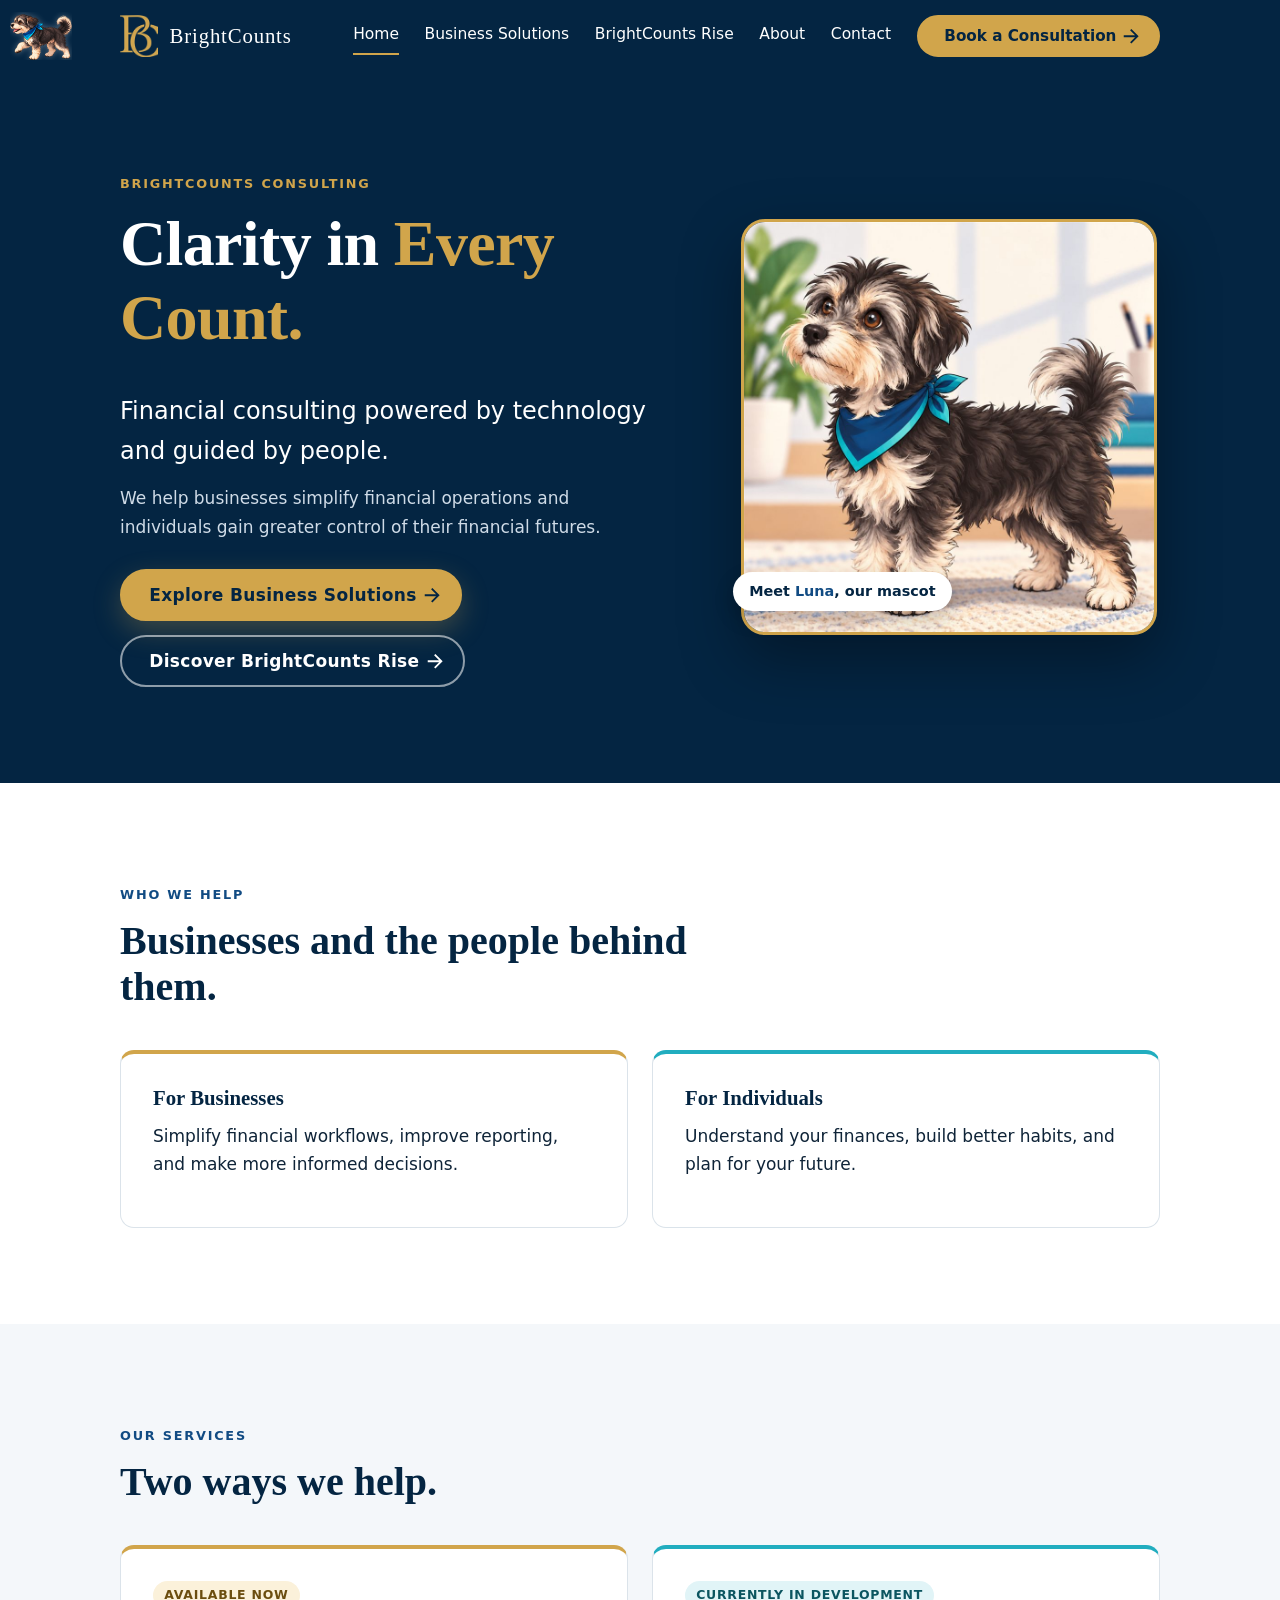
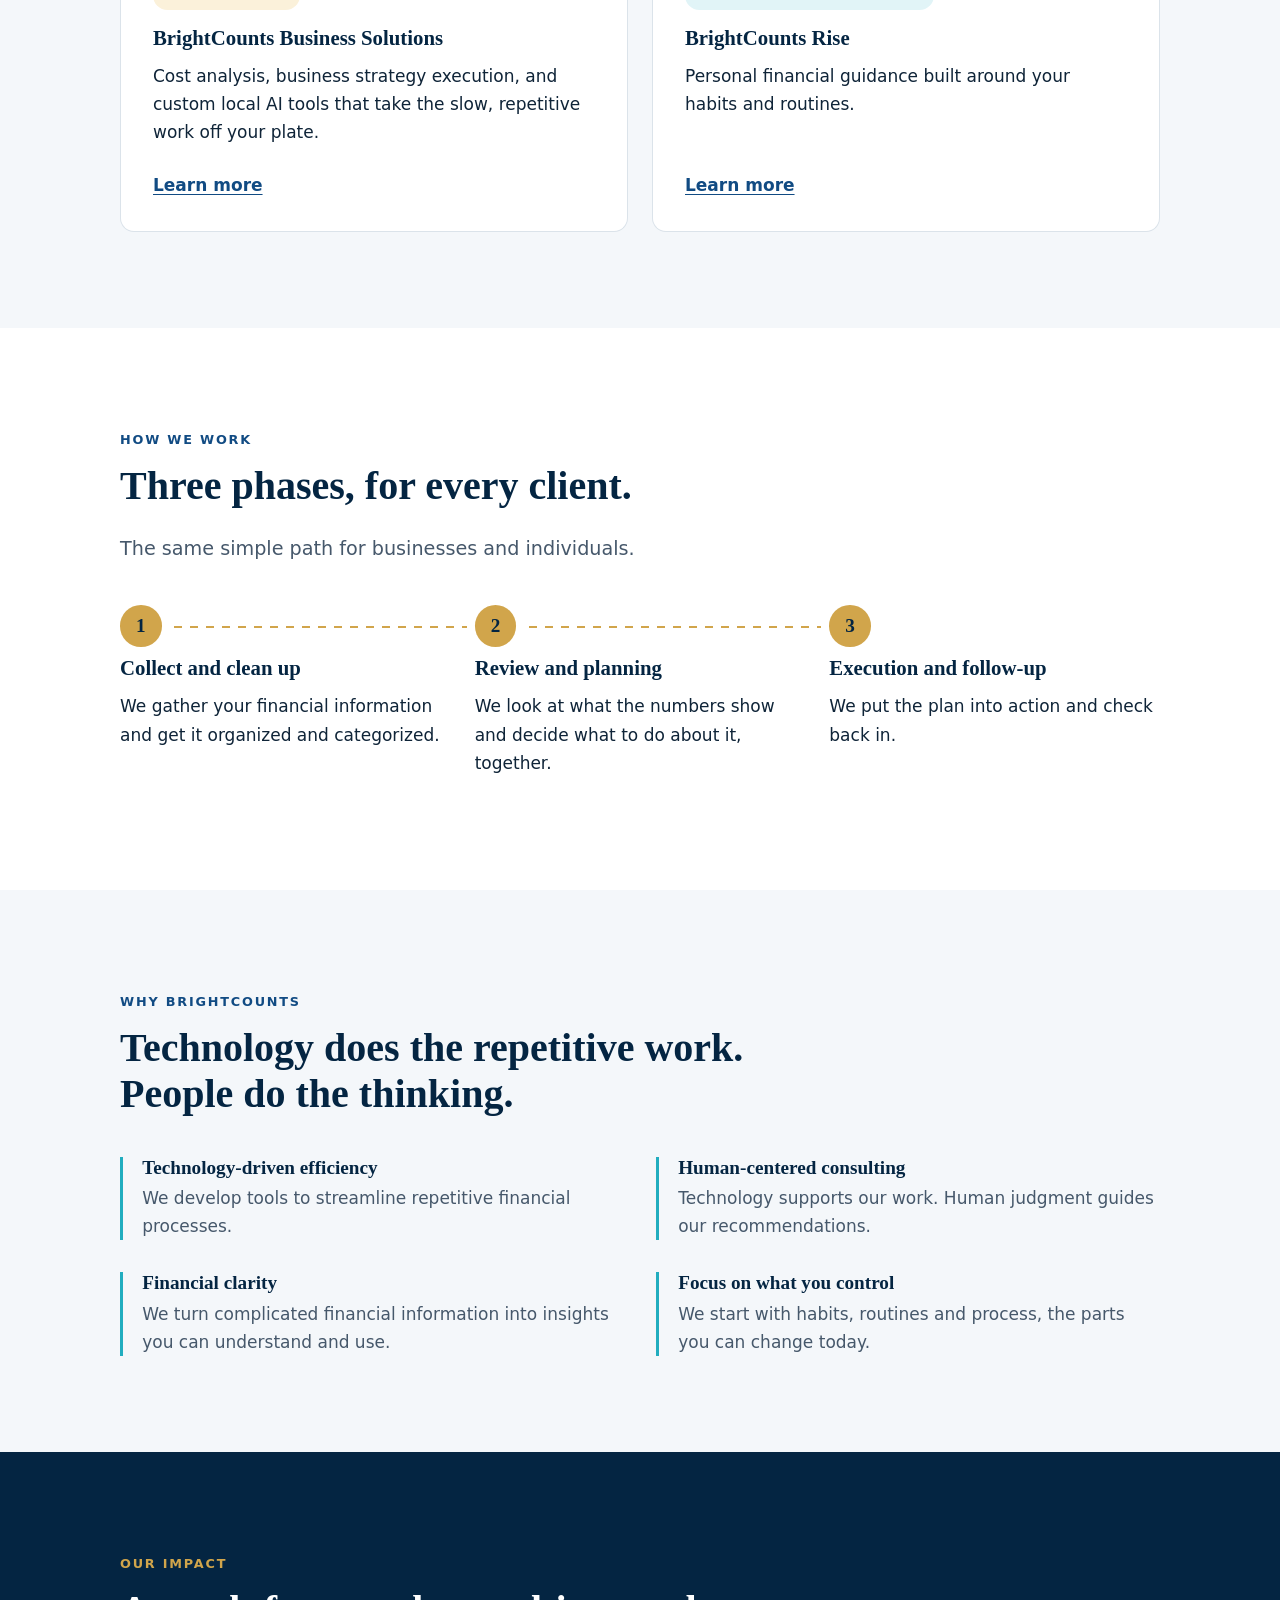
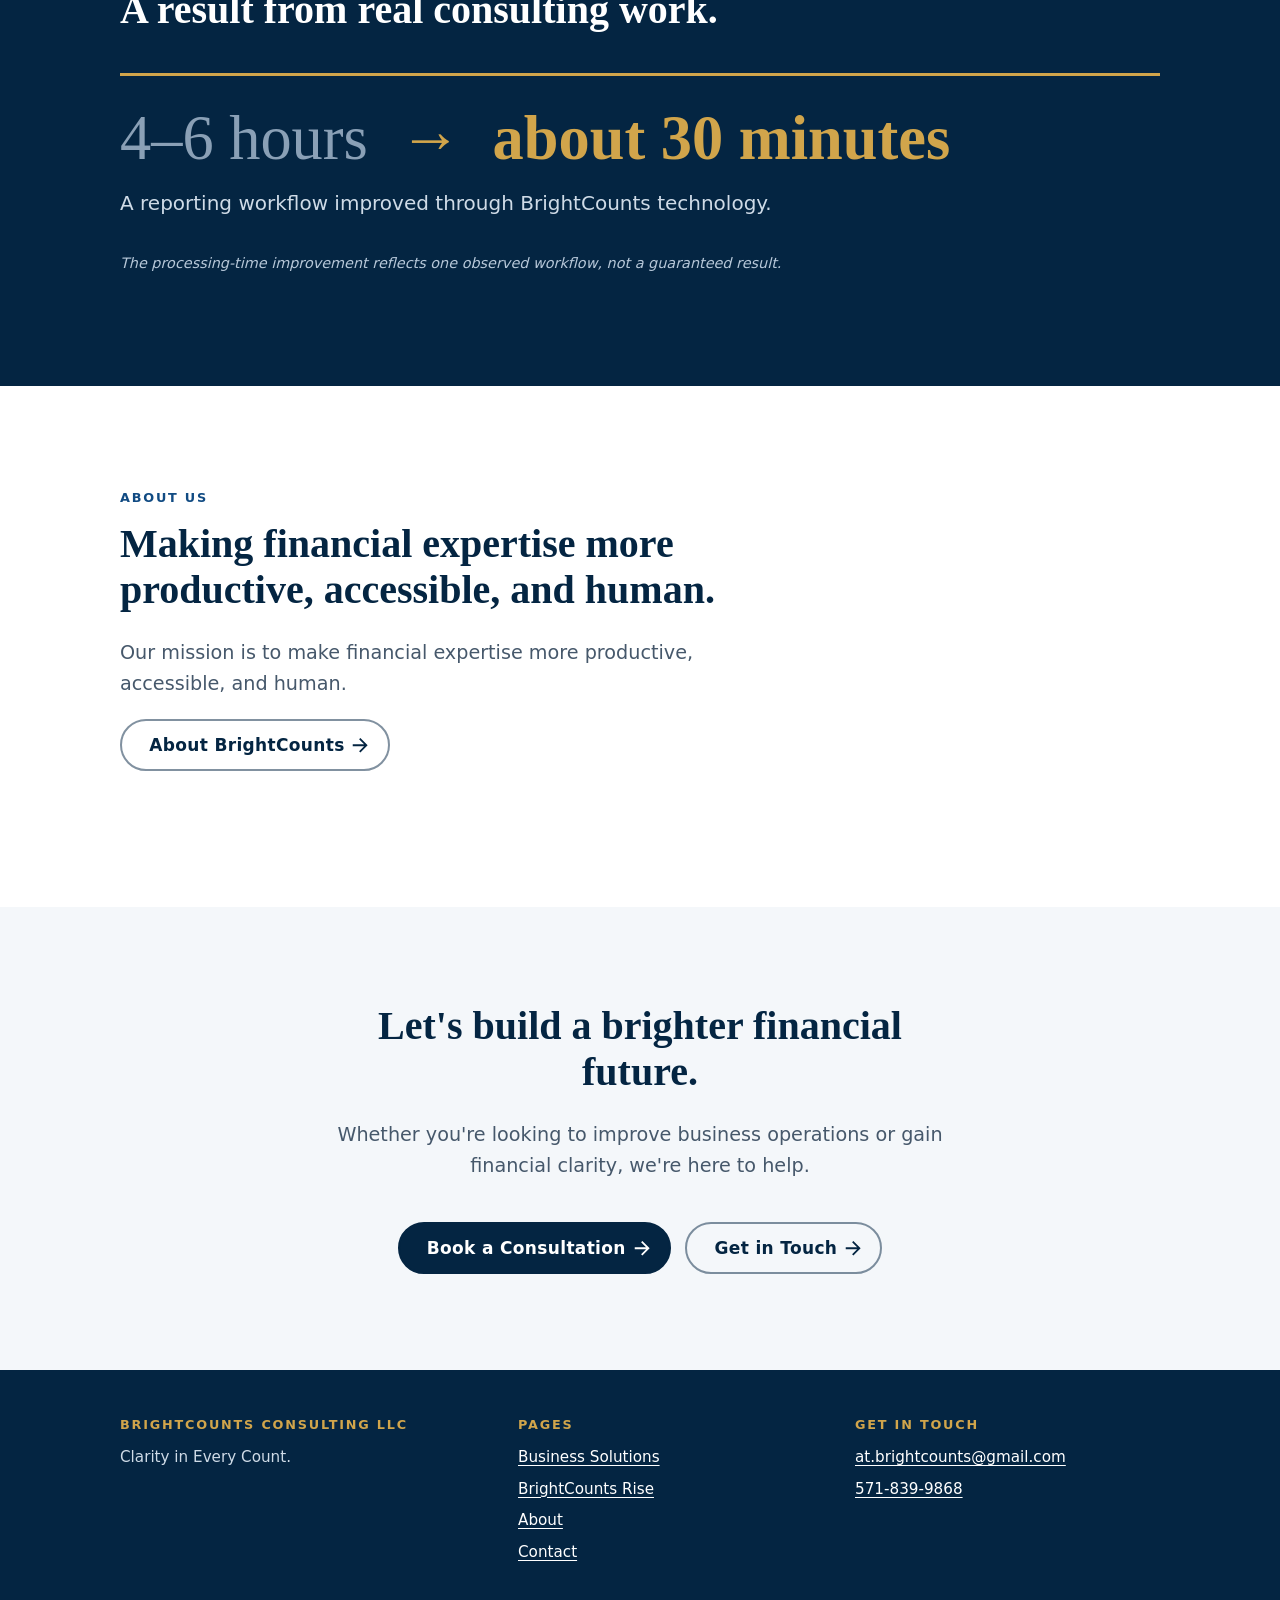
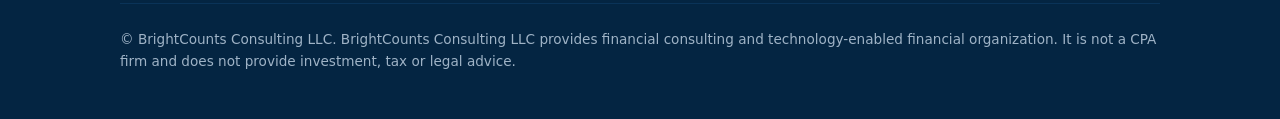
==== index.html @ 5e12a6b2 "Initial commit: BrightCounts Consulting website Static site: five pages, shared stylesheet and scrip" ====
<!doctype html>
<html lang="en">
<head>
  <meta charset="utf-8">
  <meta name="viewport" content="width=device-width, initial-scale=1">
  <title>BrightCounts Consulting | Clarity in Every Count</title>
  <meta name="description" content="Financial consulting powered by technology and guided by people. BrightCounts helps businesses simplify financial operations and individuals gain greater control of their financial futures.">
  <meta name="theme-color" content="#042542">
  <link rel="icon" type="image/png" href="assets/favicon.png">
  <link rel="stylesheet" href="css/site.css">
  <script src="js/site.js"></script>
</head>
<body class="page-home">
  <a class="skip-link" href="#main">Skip to content</a>

  <!-- shell:header:start -->
  <header class="site-header">
    <div class="wrap header-inner">
      <a class="brand" href="index.html" aria-label="BrightCounts home">
        <img src="assets/monogram.png" alt="" width="46" height="50">
        <span class="brand-name">BrightCounts</span>
      </a>
      <button class="nav-toggle" type="button" aria-expanded="false" aria-controls="site-nav">Menu</button>
      <nav class="nav" id="site-nav" aria-label="Main">
        <a href="index.html" aria-current="page">Home</a>
        <a href="business-solutions.html">Business Solutions</a>
        <a href="rise.html">BrightCounts Rise</a>
        <a href="about.html">About</a>
        <a href="contact.html">Contact</a>
        <a class="btn btn--gold" href="https://calendar.app.google/nBWheTMo1EHjsUH36" target="_blank" rel="noopener noreferrer"><svg viewBox="0 0 24 24" class="btn-arr btn-arr--in" aria-hidden="true"><path d="M16.1716 10.9999L10.8076 5.63589L12.2218 4.22168L20 11.9999L12.2218 19.778L10.8076 18.3638L16.1716 12.9999H4V10.9999H16.1716Z"></path></svg><span class="btn-text">Book a Consultation</span><span class="btn-circle" aria-hidden="true"></span><svg viewBox="0 0 24 24" class="btn-arr btn-arr--out" aria-hidden="true"><path d="M16.1716 10.9999L10.8076 5.63589L12.2218 4.22168L20 11.9999L12.2218 19.778L10.8076 18.3638L16.1716 12.9999H4V10.9999H16.1716Z"></path></svg></a>
      </nav>
    </div>
    <div class="luna-ribbon" aria-hidden="true"><div class="luna-fill"></div></div>
    <div class="luna" aria-hidden="true"><div class="luna-sprite"></div></div>
  </header>
  <!-- shell:header:end -->

  <main id="main">

    <section class="hero">
      <div class="wrap hero-grid">
        <div>
          <span class="eyebrow">BrightCounts Consulting</span>
          <h1>Clarity in <em>Every Count.</em></h1>
          <p class="sub">Financial consulting powered by technology and guided by people.</p>
          <p>We help businesses simplify financial operations and individuals gain greater control of their financial futures.</p>
          <div class="btn-row">
            <a class="btn btn--gold" href="business-solutions.html"><svg viewBox="0 0 24 24" class="btn-arr btn-arr--in" aria-hidden="true"><path d="M16.1716 10.9999L10.8076 5.63589L12.2218 4.22168L20 11.9999L12.2218 19.778L10.8076 18.3638L16.1716 12.9999H4V10.9999H16.1716Z"></path></svg><span class="btn-text">Explore Business Solutions</span><span class="btn-circle" aria-hidden="true"></span><svg viewBox="0 0 24 24" class="btn-arr btn-arr--out" aria-hidden="true"><path d="M16.1716 10.9999L10.8076 5.63589L12.2218 4.22168L20 11.9999L12.2218 19.778L10.8076 18.3638L16.1716 12.9999H4V10.9999H16.1716Z"></path></svg></a>
            <a class="btn btn--outline" href="rise.html"><svg viewBox="0 0 24 24" class="btn-arr btn-arr--in" aria-hidden="true"><path d="M16.1716 10.9999L10.8076 5.63589L12.2218 4.22168L20 11.9999L12.2218 19.778L10.8076 18.3638L16.1716 12.9999H4V10.9999H16.1716Z"></path></svg><span class="btn-text">Discover BrightCounts Rise</span><span class="btn-circle" aria-hidden="true"></span><svg viewBox="0 0 24 24" class="btn-arr btn-arr--out" aria-hidden="true"><path d="M16.1716 10.9999L10.8076 5.63589L12.2218 4.22168L20 11.9999L12.2218 19.778L10.8076 18.3638L16.1716 12.9999H4V10.9999H16.1716Z"></path></svg></a>
          </div>
        </div>
        <figure class="hero-art">
          <img src="assets/luna.jpg" width="900" height="900" alt="Luna, the BrightCounts mascot, a scruffy dog wearing a blue bandana">
          <figcaption>Meet <span>Luna</span>, our mascot</figcaption>
        </figure>
      </div>
    </section>

    <section class="section">
      <div class="wrap">
        <div class="section-head reveal">
          <span class="eyebrow">Who we help</span>
          <h2>Businesses and the people behind them.</h2>
        </div>
        <div class="grid-2">
          <div class="card card--accent reveal">
            <h3>For Businesses</h3>
            <p>Simplify financial workflows, improve reporting, and make more informed decisions.</p>
          </div>
          <div class="card card--rise reveal">
            <h3>For Individuals</h3>
            <p>Understand your finances, build better habits, and plan for your future.</p>
          </div>
        </div>
      </div>
    </section>

    <section class="section section--mist">
      <div class="wrap">
        <div class="section-head reveal">
          <span class="eyebrow">Our services</span>
          <h2>Two ways we help.</h2>
        </div>
        <div class="grid-2">
          <article class="card card--accent reveal">
            <span class="tag tag--live">Available now</span>
            <h3>BrightCounts Business Solutions</h3>
            <p>Cost analysis, business strategy execution, and custom local AI tools that take the slow, repetitive work off your plate.</p>
            <a class="more" href="business-solutions.html">Learn more</a>
          </article>
          <article class="card card--rise reveal">
            <span class="tag tag--dev">Currently in development</span>
            <h3>BrightCounts Rise</h3>
            <p>Personal financial guidance built around your habits and routines.</p>
            <a class="more" href="rise.html">Learn more</a>
          </article>
        </div>
      </div>
    </section>

    <section class="section">
      <div class="wrap">
        <div class="section-head reveal">
          <span class="eyebrow">How we work</span>
          <h2>Three phases, for every client.</h2>
          <p class="lede">The same simple path for businesses and individuals.</p>
        </div>
        <div class="grid-3">
          <div class="phase reveal">
            <span class="phase-num" aria-hidden="true">1</span>
            <h3>Collect and clean up</h3>
            <p>We gather your financial information and get it organized and categorized.</p>
          </div>
          <div class="phase reveal">
            <span class="phase-num" aria-hidden="true">2</span>
            <h3>Review and planning</h3>
            <p>We look at what the numbers show and decide what to do about it, together.</p>
          </div>
          <div class="phase reveal">
            <span class="phase-num" aria-hidden="true">3</span>
            <h3>Execution and follow-up</h3>
            <p>We put the plan into action and check back in.</p>
          </div>
        </div>
      </div>
    </section>

    <section class="section section--mist">
      <div class="wrap">
        <div class="section-head reveal">
          <span class="eyebrow">Why BrightCounts</span>
          <h2>Technology does the repetitive work. People do the thinking.</h2>
        </div>
        <div class="why-grid">
          <div class="why-item reveal">
            <h3>Technology-driven efficiency</h3>
            <p>We develop tools to streamline repetitive financial processes.</p>
          </div>
          <div class="why-item reveal">
            <h3>Human-centered consulting</h3>
            <p>Technology supports our work. Human judgment guides our recommendations.</p>
          </div>
          <div class="why-item reveal">
            <h3>Financial clarity</h3>
            <p>We turn complicated financial information into insights you can understand and use.</p>
          </div>
          <div class="why-item reveal">
            <h3>Focus on what you control</h3>
            <p>We start with habits, routines and process, the parts you can change today.</p>
          </div>
        </div>
      </div>
    </section>

    <section class="section section--navy">
      <div class="wrap">
        <div class="section-head reveal">
          <span class="eyebrow">Our impact</span>
          <h2>A result from real consulting work.</h2>
        </div>
        <div>
          <div class="stat reveal">
            <div class="stat-value">
              <span class="stat-from">4&ndash;6 hours</span>
              <span class="stat-arrow">&rarr;</span>
              <span class="stat-to">about 30 minutes</span>
            </div>
            <p>A reporting workflow improved through BrightCounts technology.</p>
          </div>
        </div>
        <p class="fine">The processing-time improvement reflects one observed workflow, not a guaranteed result.</p>
      </div>
    </section>

    <section class="section">
      <div class="wrap">
        <div class="section-head reveal">
          <span class="eyebrow">About us</span>
          <h2>Making financial expertise more productive, accessible, and human.</h2>
          <p class="lede">Our mission is to make financial expertise more productive, accessible, and human.</p>
          <a class="btn btn--ghost" href="about.html"><svg viewBox="0 0 24 24" class="btn-arr btn-arr--in" aria-hidden="true"><path d="M16.1716 10.9999L10.8076 5.63589L12.2218 4.22168L20 11.9999L12.2218 19.778L10.8076 18.3638L16.1716 12.9999H4V10.9999H16.1716Z"></path></svg><span class="btn-text">About BrightCounts</span><span class="btn-circle" aria-hidden="true"></span><svg viewBox="0 0 24 24" class="btn-arr btn-arr--out" aria-hidden="true"><path d="M16.1716 10.9999L10.8076 5.63589L12.2218 4.22168L20 11.9999L12.2218 19.778L10.8076 18.3638L16.1716 12.9999H4V10.9999H16.1716Z"></path></svg></a>
        </div>
      </div>
    </section>

    <section class="section section--mist cta">
      <div class="wrap">
        <div class="section-head reveal">
          <h2>Let's build a brighter financial future.</h2>
          <p class="lede">Whether you're looking to improve business operations or gain financial clarity, we're here to help.</p>
        </div>
        <div class="btn-row reveal">
          <a class="btn btn--navy" href="https://calendar.app.google/nBWheTMo1EHjsUH36" target="_blank" rel="noopener noreferrer"><svg viewBox="0 0 24 24" class="btn-arr btn-arr--in" aria-hidden="true"><path d="M16.1716 10.9999L10.8076 5.63589L12.2218 4.22168L20 11.9999L12.2218 19.778L10.8076 18.3638L16.1716 12.9999H4V10.9999H16.1716Z"></path></svg><span class="btn-text">Book a Consultation</span><span class="btn-circle" aria-hidden="true"></span><svg viewBox="0 0 24 24" class="btn-arr btn-arr--out" aria-hidden="true"><path d="M16.1716 10.9999L10.8076 5.63589L12.2218 4.22168L20 11.9999L12.2218 19.778L10.8076 18.3638L16.1716 12.9999H4V10.9999H16.1716Z"></path></svg></a>
          <a class="btn btn--ghost" href="contact.html"><svg viewBox="0 0 24 24" class="btn-arr btn-arr--in" aria-hidden="true"><path d="M16.1716 10.9999L10.8076 5.63589L12.2218 4.22168L20 11.9999L12.2218 19.778L10.8076 18.3638L16.1716 12.9999H4V10.9999H16.1716Z"></path></svg><span class="btn-text">Get in Touch</span><span class="btn-circle" aria-hidden="true"></span><svg viewBox="0 0 24 24" class="btn-arr btn-arr--out" aria-hidden="true"><path d="M16.1716 10.9999L10.8076 5.63589L12.2218 4.22168L20 11.9999L12.2218 19.778L10.8076 18.3638L16.1716 12.9999H4V10.9999H16.1716Z"></path></svg></a>
        </div>
      </div>
    </section>

  </main>

  <!-- shell:footer:start -->
  <footer class="site-footer">
    <div class="wrap">
      <div class="footer-grid">
        <div>
          <h2>BrightCounts Consulting LLC</h2>
          <p>Clarity in Every Count.</p>
        </div>
        <div>
          <h2>Pages</h2>
          <ul>
            <li><a href="business-solutions.html">Business Solutions</a></li>
            <li><a href="rise.html">BrightCounts Rise</a></li>
            <li><a href="about.html">About</a></li>
            <li><a href="contact.html">Contact</a></li>
          </ul>
        </div>
        <div>
          <h2>Get in touch</h2>
          <ul>
            <li><a href="mailto:at.brightcounts@gmail.com">at.brightcounts@gmail.com</a></li>
            <li><a href="tel:+15718399868">571-839-9868</a></li>
          </ul>
        </div>
      </div>
      <p class="legal">&copy; BrightCounts Consulting LLC. BrightCounts Consulting LLC provides financial consulting and technology-enabled financial organization. It is not a CPA firm and does not provide investment, tax or legal advice.</p>
    </div>
  </footer>
  <!-- shell:footer:end -->

  <script src="js/luna-math.js"></script>
  <script src="js/luna.js"></script>
</body>
</html>
---- css/site.css ----
/* Brand tokens live here once. Never hard-code these hex values in a page. */
:root {
  --navy: #042542;
  --navy-soft: #0a3358;
  --gold: #d1a54b;
  --blue: #114b83;
  --cyan: #21adbf;
  --white: #ffffff;
  --mist: #f4f7fa;
  --ink: #0f2438;
  --ink-soft: #46586b;
  --line: #dbe3ea;

  --serif: Georgia, "Iowan Old Style", "Palatino Linotype", Palatino, serif;
  --sans: system-ui, -apple-system, "Segoe UI", Roboto, "Helvetica Neue", Arial, sans-serif;

  --radius: 14px;
  --gutter: clamp(1.25rem, 5vw, 2.5rem);
  --max: 1120px;
}

*, *::before, *::after { box-sizing: border-box; }

html { scroll-behavior: smooth; }

body {
  margin: 0;
  font-family: var(--sans);
  font-size: 1.0625rem;
  line-height: 1.65;
  color: var(--ink);
  background: var(--white);
}

img { max-width: 100%; height: auto; display: block; }

h1, h2, h3 { font-family: var(--serif); line-height: 1.15; margin: 0 0 0.6em; font-weight: 700; color: var(--navy); }
h1 { font-size: clamp(2.5rem, 6vw, 4rem); letter-spacing: -0.01em; }
h2 { font-size: clamp(1.75rem, 3.6vw, 2.5rem); }
h3, .h3 { font-size: 1.3rem; }
p { margin: 0 0 1em; }

a { color: var(--blue); text-underline-offset: 3px; }
a:hover { color: var(--navy); }

:focus-visible { outline: 3px solid var(--blue); outline-offset: 3px; border-radius: 4px; }
.site-header :focus-visible, .section--navy :focus-visible, .hero :focus-visible, .site-footer :focus-visible { outline-color: var(--cyan); }

.skip-link {
  position: absolute; left: -999px; top: 0.5rem;
  background: var(--gold); color: var(--navy); padding: 0.6rem 1rem; z-index: 100; font-weight: 600;
}
.skip-link:focus { left: 0.5rem; }

.wrap { width: 100%; max-width: var(--max); margin: 0 auto; padding: 0 var(--gutter); }

.section { padding: clamp(3.5rem, 8vw, 6rem) 0; }
.section--mist { background: var(--mist); }
.section--navy { background: var(--navy); color: var(--white); }
.section--navy h2, .section--navy h3 { color: var(--white); }
.section-head { max-width: 40rem; margin-bottom: 2.5rem; }
.eyebrow {
  display: inline-block; font-size: 0.8rem; font-weight: 700; letter-spacing: 0.14em;
  text-transform: uppercase; color: var(--blue); margin-bottom: 0.8rem;
}
.section--navy .eyebrow, .hero .eyebrow { color: var(--gold); }
.lede { font-size: 1.2rem; color: var(--ink-soft); }

/* Buttons. Each variant sets four colors; the hover fill grows from the middle while the arrow slides across. */
.btn {
  --btn-bg: transparent; --btn-fg: var(--navy); --btn-ring: currentColor; --btn-fill: var(--navy); --btn-fg-hover: var(--white);
  position: relative; display: inline-flex; align-items: center; justify-content: center; overflow: hidden;
  padding: 0.85rem 2.2rem; border-radius: 100px; font-weight: 600; text-decoration: none; line-height: 1.2; text-align: center;
  background: var(--btn-bg); color: var(--btn-fg); border: 2px solid var(--btn-ring);
  transition: color 0.6s cubic-bezier(0.23, 1, 0.32, 1), border-radius 0.6s cubic-bezier(0.23, 1, 0.32, 1), scale 0.2s ease;
}
.btn-text { position: relative; z-index: 1; transform: translateX(-0.5rem); transition: transform 0.8s cubic-bezier(0.23, 1, 0.32, 1); }
.btn-arr {
  position: absolute; top: 50%; width: 1.4rem; height: 1.4rem; margin-top: -0.7rem; fill: currentColor; z-index: 2;
  transition: left 0.8s cubic-bezier(0.23, 1, 0.32, 1), right 0.8s cubic-bezier(0.23, 1, 0.32, 1);
}
.btn-arr--out { right: 1rem; }
.btn-arr--in { left: -25%; }
.btn-circle {
  position: absolute; top: 50%; left: 50%; width: 1.25rem; height: 1.25rem; border-radius: 50%; opacity: 0;
  background: var(--btn-fill); transform: translate(-50%, -50%);
  transition: width 0.8s cubic-bezier(0.23, 1, 0.32, 1), height 0.8s cubic-bezier(0.23, 1, 0.32, 1), opacity 0.8s cubic-bezier(0.23, 1, 0.32, 1);
}
.btn:hover, .btn:focus-visible { color: var(--btn-fg-hover); border-radius: 12px; }
.btn:hover .btn-text, .btn:focus-visible .btn-text { transform: translateX(0.5rem); }
.btn:hover .btn-arr--out, .btn:focus-visible .btn-arr--out { right: -25%; }
.btn:hover .btn-arr--in, .btn:focus-visible .btn-arr--in { left: 1rem; }
.btn:hover .btn-circle, .btn:focus-visible .btn-circle { width: 20rem; height: 20rem; opacity: 1; }
.btn:active { scale: 0.96; }
.btn--gold { --btn-bg: var(--gold); --btn-ring: var(--gold); --btn-fg: var(--navy); --btn-fill: var(--white); --btn-fg-hover: var(--navy); }
.btn--outline { --btn-ring: var(--white); --btn-fg: var(--white); --btn-fill: var(--white); --btn-fg-hover: var(--navy); }
.btn--navy { --btn-bg: var(--navy); --btn-ring: var(--navy); --btn-fg: var(--white); --btn-fill: var(--gold); --btn-fg-hover: var(--navy); }
.btn--ghost { --btn-ring: var(--navy); --btn-fg: var(--navy); --btn-fill: var(--navy); --btn-fg-hover: var(--white); }
.btn-row { display: flex; flex-wrap: wrap; gap: 0.9rem; }

/* Header */
.site-header { background: var(--navy); position: sticky; top: 0; z-index: 50; }
.header-inner { display: flex; align-items: center; justify-content: space-between; gap: 1rem; min-height: 4.5rem; }
.brand { display: flex; align-items: center; gap: 0.7rem; text-decoration: none; color: var(--white); }
.brand img { width: 2.4rem; height: auto; }
.brand-name { font-family: var(--serif); font-size: 1.3rem; letter-spacing: 0.04em; }
.nav { display: flex; align-items: center; gap: 1.6rem; }
.nav a:not(.btn) { color: var(--white); text-decoration: none; font-size: 0.97rem; padding: 0.3rem 0; border-bottom: 2px solid transparent; }
.nav a:not(.btn):hover, .nav a[aria-current="page"] { border-bottom-color: var(--gold); }
.nav .btn { padding: 0.6rem 2.1rem; font-size: 0.95rem; }
.nav-toggle {
  display: none; background: none; border: 2px solid var(--white); color: var(--white);
  border-radius: 8px; padding: 0.45rem 0.8rem; font: inherit; cursor: pointer;
}

@media (max-width: 880px) {
  .js .nav-toggle { display: block; }
  .nav { flex-wrap: wrap; justify-content: flex-end; gap: 0.5rem 1.1rem; padding: 0.5rem 0; }
  .js .nav {
    display: none; position: absolute; left: 0; right: 0; top: 100%;
    flex-direction: column; align-items: flex-start; gap: 0.9rem;
    background: var(--navy); padding: 1.25rem var(--gutter) 1.75rem;
    border-top: 1px solid var(--navy-soft);
  }
  .js .nav.open { display: flex; }
  .header-inner { flex-wrap: wrap; }
}

/* Hero */
.hero { background: var(--navy); color: var(--white); padding: clamp(3rem, 8vw, 6rem) 0; overflow: hidden; }
.hero-grid { display: grid; gap: 3rem; align-items: center; }
@media (min-width: 880px) { .hero-grid { grid-template-columns: 1.15fr 0.85fr; } }
.hero h1 { color: var(--white); }
.hero h1 em { font-style: normal; color: var(--gold); }
.hero .sub { font-size: clamp(1.2rem, 2.4vw, 1.5rem); color: var(--white); margin-bottom: 0.8rem; }
.hero p { color: #cfdbe7; max-width: 34rem; }
.hero .btn-row { margin-top: 1.8rem; }
.hero--page { padding: clamp(3.5rem, 8vw, 5.5rem) 0; }
.hero--page h1 { font-size: clamp(2.2rem, 5vw, 3.4rem); max-width: 22ch; }
.hero--page .sub { max-width: 40rem; }
.hero-art { position: relative; max-width: 26rem; margin: 0 auto; }
.hero-art img { border-radius: 24px; border: 3px solid var(--gold); box-shadow: 0 24px 60px rgba(0, 0, 0, 0.35); aspect-ratio: 1; object-fit: cover; }
.hero-art figcaption {
  position: absolute; left: -0.5rem; bottom: 1.5rem; background: var(--white); color: var(--navy);
  padding: 0.5rem 1rem; border-radius: 999px; font-size: 0.9rem; font-weight: 600; box-shadow: 0 8px 20px rgba(0, 0, 0, 0.2);
}
.hero-art figcaption span { color: var(--blue); }

/* Cards and grids */
.grid-2 { display: grid; gap: 1.5rem; }
.grid-3 { display: grid; gap: 1.5rem; }
@media (min-width: 760px) { .grid-2 { grid-template-columns: repeat(2, 1fr); } .grid-3 { grid-template-columns: repeat(3, 1fr); } }
.card {
  background: var(--white); border: 1px solid var(--line); border-radius: var(--radius);
  padding: 2rem; display: flex; flex-direction: column; transition: transform 0.25s ease, box-shadow 0.25s ease;
}
.card:hover { transform: translateY(-4px); box-shadow: 0 16px 36px rgba(4, 37, 66, 0.1); }
.card p:last-of-type { flex-grow: 1; }
.card .more { font-weight: 600; margin-top: 0.5rem; }
.card--accent { border-top: 4px solid var(--gold); }
.card--rise { border-top: 4px solid var(--cyan); }
.tag {
  align-self: flex-start; font-size: 0.78rem; font-weight: 700; letter-spacing: 0.06em; text-transform: uppercase;
  padding: 0.25rem 0.7rem; border-radius: 999px; margin-bottom: 1rem;
}
.tag--live { background: #fbf1da; color: #6b4d0f; }
.tag--dev { background: #e1f4f7; color: #0b5560; }

/* Phases */
.phase { position: relative; padding-top: 3.2rem; }
.phase-num {
  position: absolute; top: 0; left: 0; width: 2.6rem; height: 2.6rem; border-radius: 50%;
  background: var(--gold); color: var(--navy); font-family: var(--serif); font-weight: 700; font-size: 1.2rem;
  display: grid; place-items: center;
}
@media (min-width: 760px) {
  .phase:not(:last-child)::after {
    content: ""; position: absolute; top: 1.3rem; left: 3.4rem; right: -1rem; height: 2px;
    background: repeating-linear-gradient(90deg, var(--gold) 0 8px, transparent 8px 16px);
  }
}

/* Why */
.why-item { border-left: 3px solid var(--cyan); padding-left: 1.2rem; }
.why-item h3 { font-size: 1.2rem; margin-bottom: 0.3em; }
.why-item p { color: var(--ink-soft); margin: 0; }
.why-grid { display: grid; gap: 2rem; }
@media (min-width: 760px) { .why-grid { grid-template-columns: repeat(2, 1fr); } }

/* Impact */
.stat { border-top: 3px solid var(--gold); padding-top: 1.8rem; }
.stat-value {
  /* Georgia's figures sit below the baseline (the 4 and 6 drop), so the stat uses a serif with lining figures. */
  font-family: "Palatino Linotype", Palatino, "Book Antiqua", Cambria, var(--serif); line-height: 1.05; margin-bottom: 1rem;
  display: flex; flex-wrap: wrap; align-items: baseline; gap: 0.2em 0.5em;
  font-size: clamp(2.25rem, 7vw, 3.9rem);
}
.stat-from { color: #8aa0b6; }
.stat-arrow { color: var(--gold); }
.stat-to { color: var(--gold); font-weight: 700; }
.stat p { color: #cfdbe7; margin: 0; font-size: 1.25rem; }
.fine { font-size: 0.9rem; color: #b6c7d8; margin-top: 2rem; font-style: italic; }

/* CTA */
.cta { text-align: center; }
.cta .section-head { margin-left: auto; margin-right: auto; }
.cta .btn-row { justify-content: center; }

/* Footer */
.site-footer { background: var(--navy); color: #cfdbe7; padding: 3rem 0 2rem; font-size: 0.95rem; }
.footer-grid { display: grid; gap: 2rem; }
@media (min-width: 760px) { .footer-grid { grid-template-columns: 1.2fr 1fr 1fr; } }
.site-footer h2 { font-family: var(--sans); font-size: 0.8rem; letter-spacing: 0.14em; text-transform: uppercase; color: var(--gold); margin-bottom: 0.8rem; }
.site-footer a { color: var(--white); }
.site-footer ul { list-style: none; padding: 0; margin: 0; }
.site-footer li { margin-bottom: 0.4rem; }
.legal { border-top: 1px solid var(--navy-soft); margin-top: 2rem; padding-top: 1.5rem; font-size: 0.85rem; color: #9fb3c6; }

/* Stub pages */
.stub { padding: clamp(4rem, 10vw, 7rem) 0; min-height: 50vh; }

/* Reveal on scroll. Content stays visible when JS is off. */
.js .reveal { opacity: 0; transform: translateY(16px); transition: opacity 0.6s ease, transform 0.6s ease; }
.js .reveal.in { opacity: 1; transform: none; }

@media (prefers-reduced-motion: reduce) {
  html { scroll-behavior: auto; }
  .btn, .btn-text, .btn-arr, .btn-circle, .card { transition: none; }
  .btn:active { scale: none; }
  .card:hover { transform: none; }
  .js .reveal { opacity: 1; transform: none; transition: none; }
}

/* Luna runner. Hidden unless JS is on. luna.js sets luna-narrow when the header has no room at the sides. */
.luna {
  --lh: 48px; --lw: 62px;
  display: none; position: absolute; left: 0; bottom: 12px; z-index: 2;
  width: var(--lw); height: var(--lh); pointer-events: none;
}
.js .luna { display: block; }
/* Clip slides with her so the snap clear of the content edge looks like walking out from behind it. */
.luna.is-idle { transition: transform 0.3s ease, clip-path 0.3s ease; }
.luna-sprite {
  width: 100%; height: 100%; background-repeat: no-repeat;
  filter: drop-shadow(0 0 3px rgba(255, 255, 255, 0.3));
}
.luna-sprite.is-run {
  background-image: url("../assets/luna-run.png");
  background-size: calc(var(--lw) * 6) var(--lh);
  animation: luna-run 0.6s steps(6) infinite;
}
.luna-sprite.is-sit {
  background-image: url("../assets/luna-sit-1.png");
  background-size: contain; background-position: center bottom;
  animation: luna-wag 1.2s steps(1) infinite;
}
@keyframes luna-run { to { background-position-x: calc(var(--lw) * -6); } }
@keyframes luna-wag { 50% { background-image: url("../assets/luna-sit-2.png"); } }

.luna-ribbon { display: none; }
.luna-narrow .luna { --lh: 34px; --lw: 44px; bottom: 5px; }
.luna-narrow .luna-ribbon {
  display: block; position: relative; height: 42px; border-top: 1px solid var(--navy-soft);
}
.luna-fill { position: absolute; left: 0; bottom: 0; height: 2px; width: 0; background: var(--gold); }

@media (prefers-reduced-motion: reduce) {
  .luna-sprite.is-run, .luna-sprite.is-sit { animation: none; }
  .luna.is-idle { transition: none; }
}

/* Rise page: cyan from Luna's bandana is the accent here, gold on Business Solutions. */
.notice-band { background: #e1f4f7; border-bottom: 1px solid #c3e6ec; }
.notice { margin: 0; padding: 1.1rem 0; color: #0b5560; border-left: 4px solid var(--cyan); padding-left: 1rem; }
.hero--page .tag { margin-right: 0.6rem; margin-bottom: 1rem; }
.page-rise .hero .eyebrow { color: var(--cyan); }
.page-rise .phase-num { background: var(--cyan); }
.page-rise .phase:not(:last-child)::after {
  background: repeating-linear-gradient(90deg, var(--cyan) 0 8px, transparent 8px 16px);
}
.hero--page .hero-art { max-width: 22rem; }

/* About: owner and Luna side by side. The owner art is only 297 px wide, so it is never scaled up. */
.people { align-items: start; gap: 3rem 1.5rem; }
.person { margin: 0; text-align: center; }
.person .eyebrow { display: block; }
.person img { margin: 0 auto 1.2rem; height: auto; }
.person--owner img { width: 320px; border-radius: 16px; border: 3px solid var(--gold); }
.person img[src*="luna-about"] { width: 260px; }
.person figcaption { max-width: 28rem; margin: 0 auto; color: var(--ink-soft); }
.person--owner figcaption { color: var(--ink); }
.card .btn { align-self: flex-start; margin-top: 0.5rem; }

/* Hover on a navy background must not fall back to the global navy link color, or the text disappears. */
.brand:hover, .site-footer a:hover { color: var(--gold); }

/* Home buttons: softer champagne fill instead of stark white, gold glow on the primary, wider tracking. Scoped to main so the shared header button stays identical on every page. */
.page-home main .btn { letter-spacing: 0.02em; }
.page-home main .btn--gold { --btn-fill: #f3e3b8; box-shadow: 0 10px 28px rgba(209, 165, 75, 0.28); }
.page-home main .btn--outline { --btn-ring: rgba(255, 255, 255, 0.55); --btn-fill: var(--gold); --btn-fg-hover: var(--navy); }
.page-home main .btn--outline:hover, .page-home main .btn--outline:focus-visible { border-color: var(--gold); }
.page-home main .btn--ghost { --btn-ring: rgba(4, 37, 66, 0.5); }
.page-home main .btn--ghost:hover, .page-home main .btn--ghost:focus-visible { border-color: var(--navy); }

.card-list { margin: 0.8rem 0 0; padding-left: 1.1rem; color: var(--ink-soft); }
.card-list li { margin-bottom: 0.6rem; }
.card-list strong { color: var(--ink); }
.card p:has(+ .card-list) { flex-grow: 0; }
.cards-note { margin: 1.8rem 0 0; color: var(--ink-soft); }
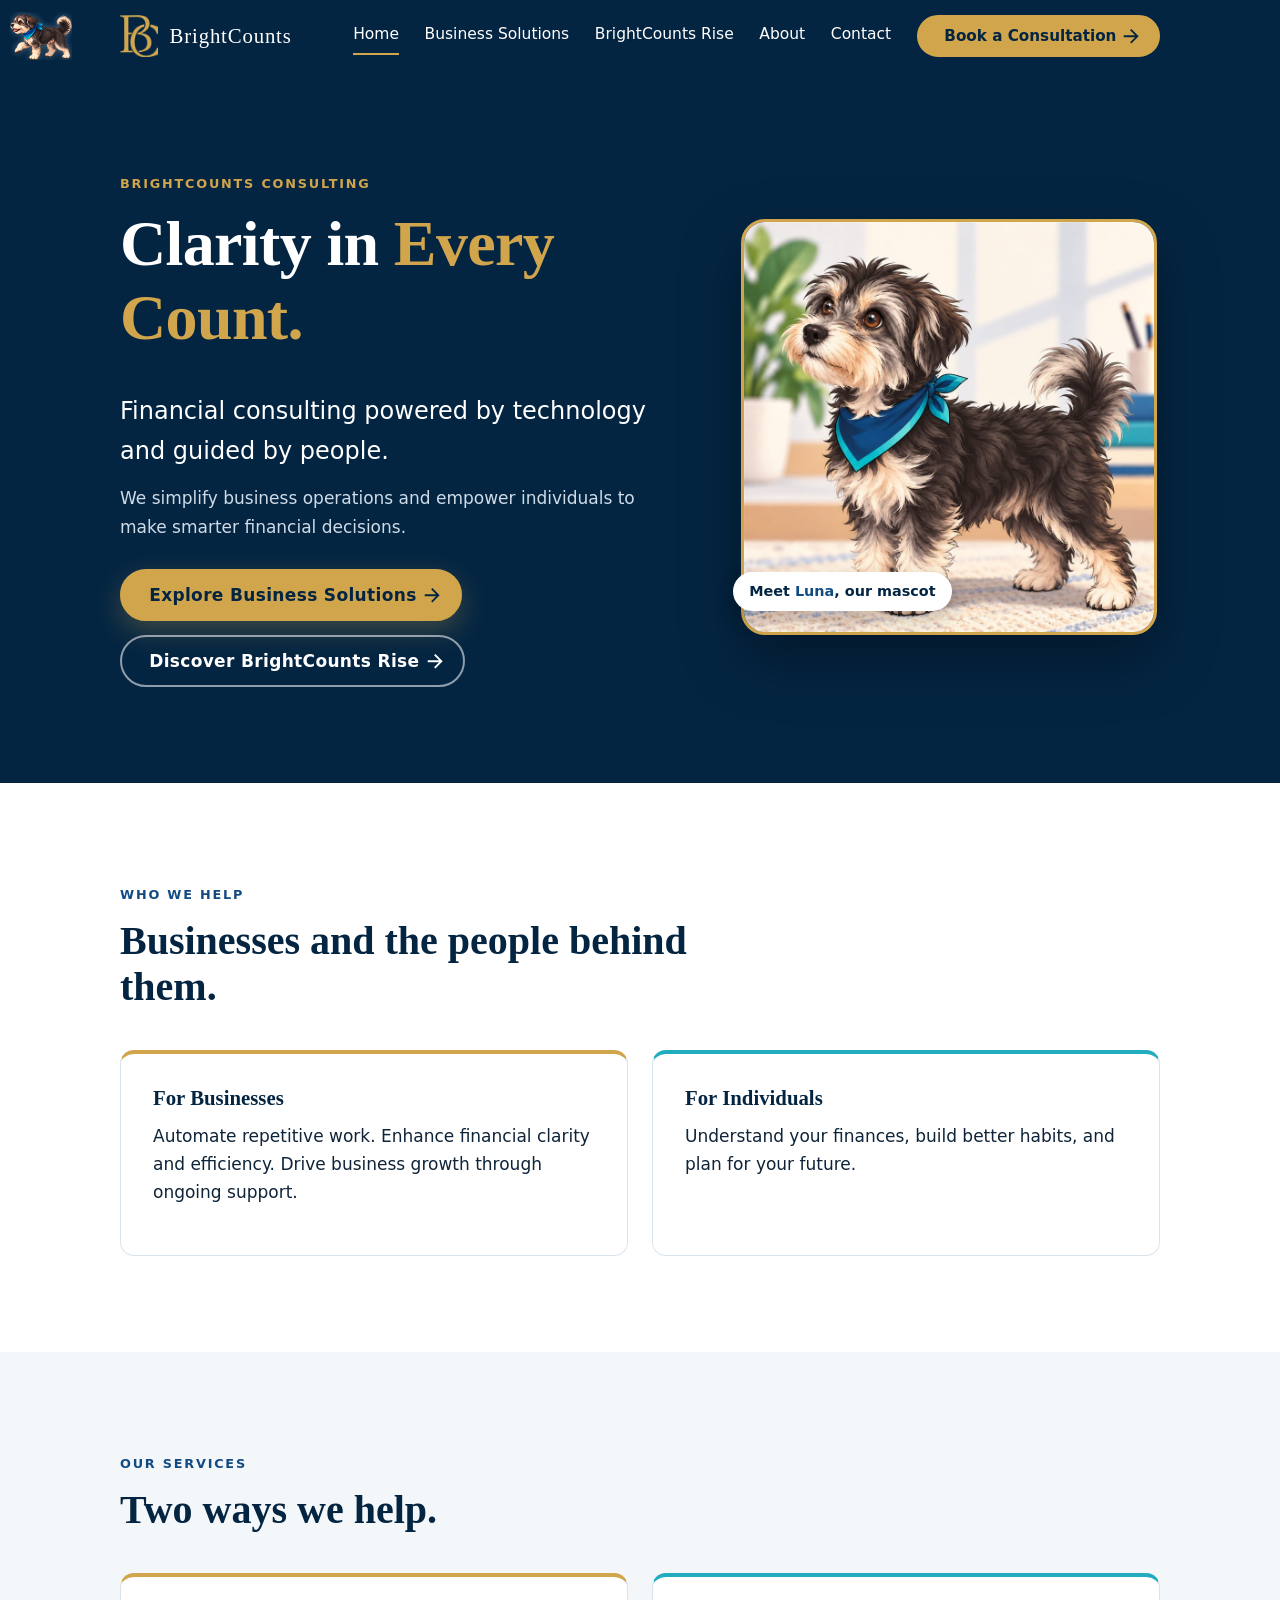
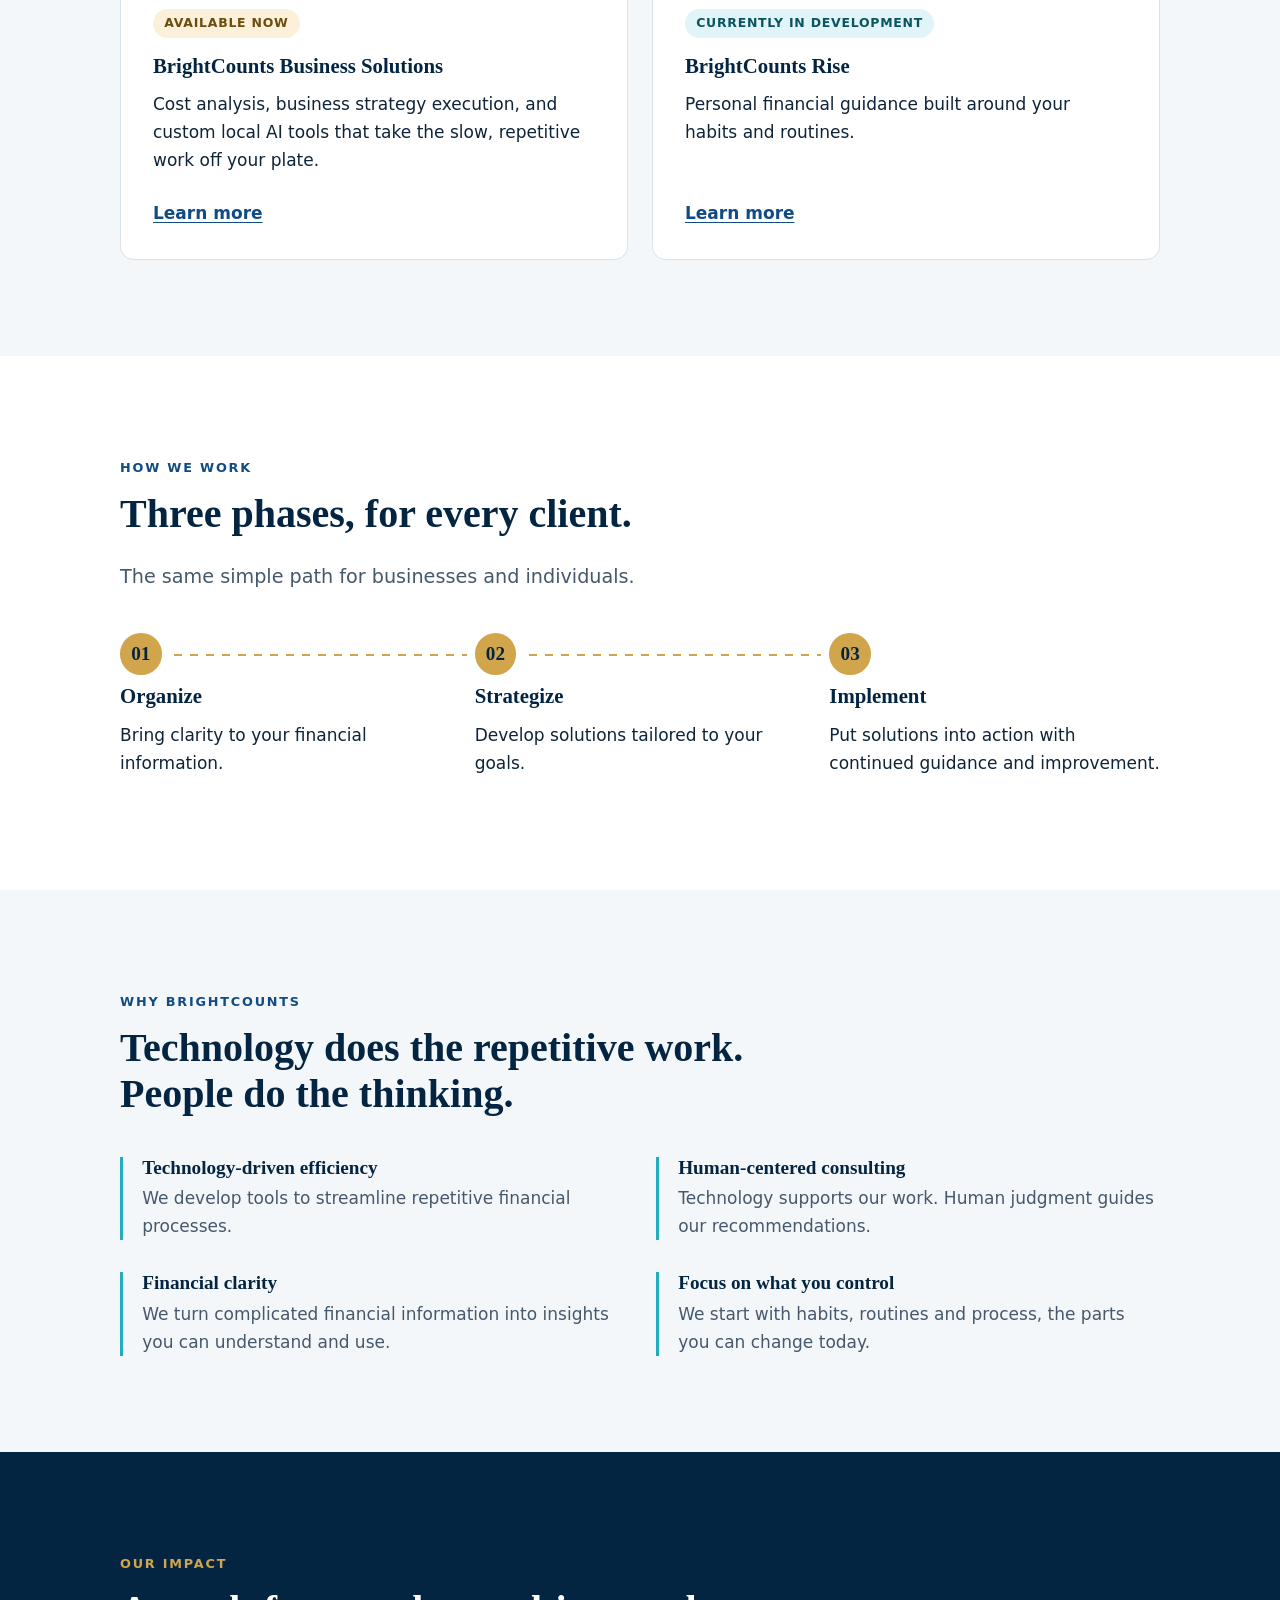
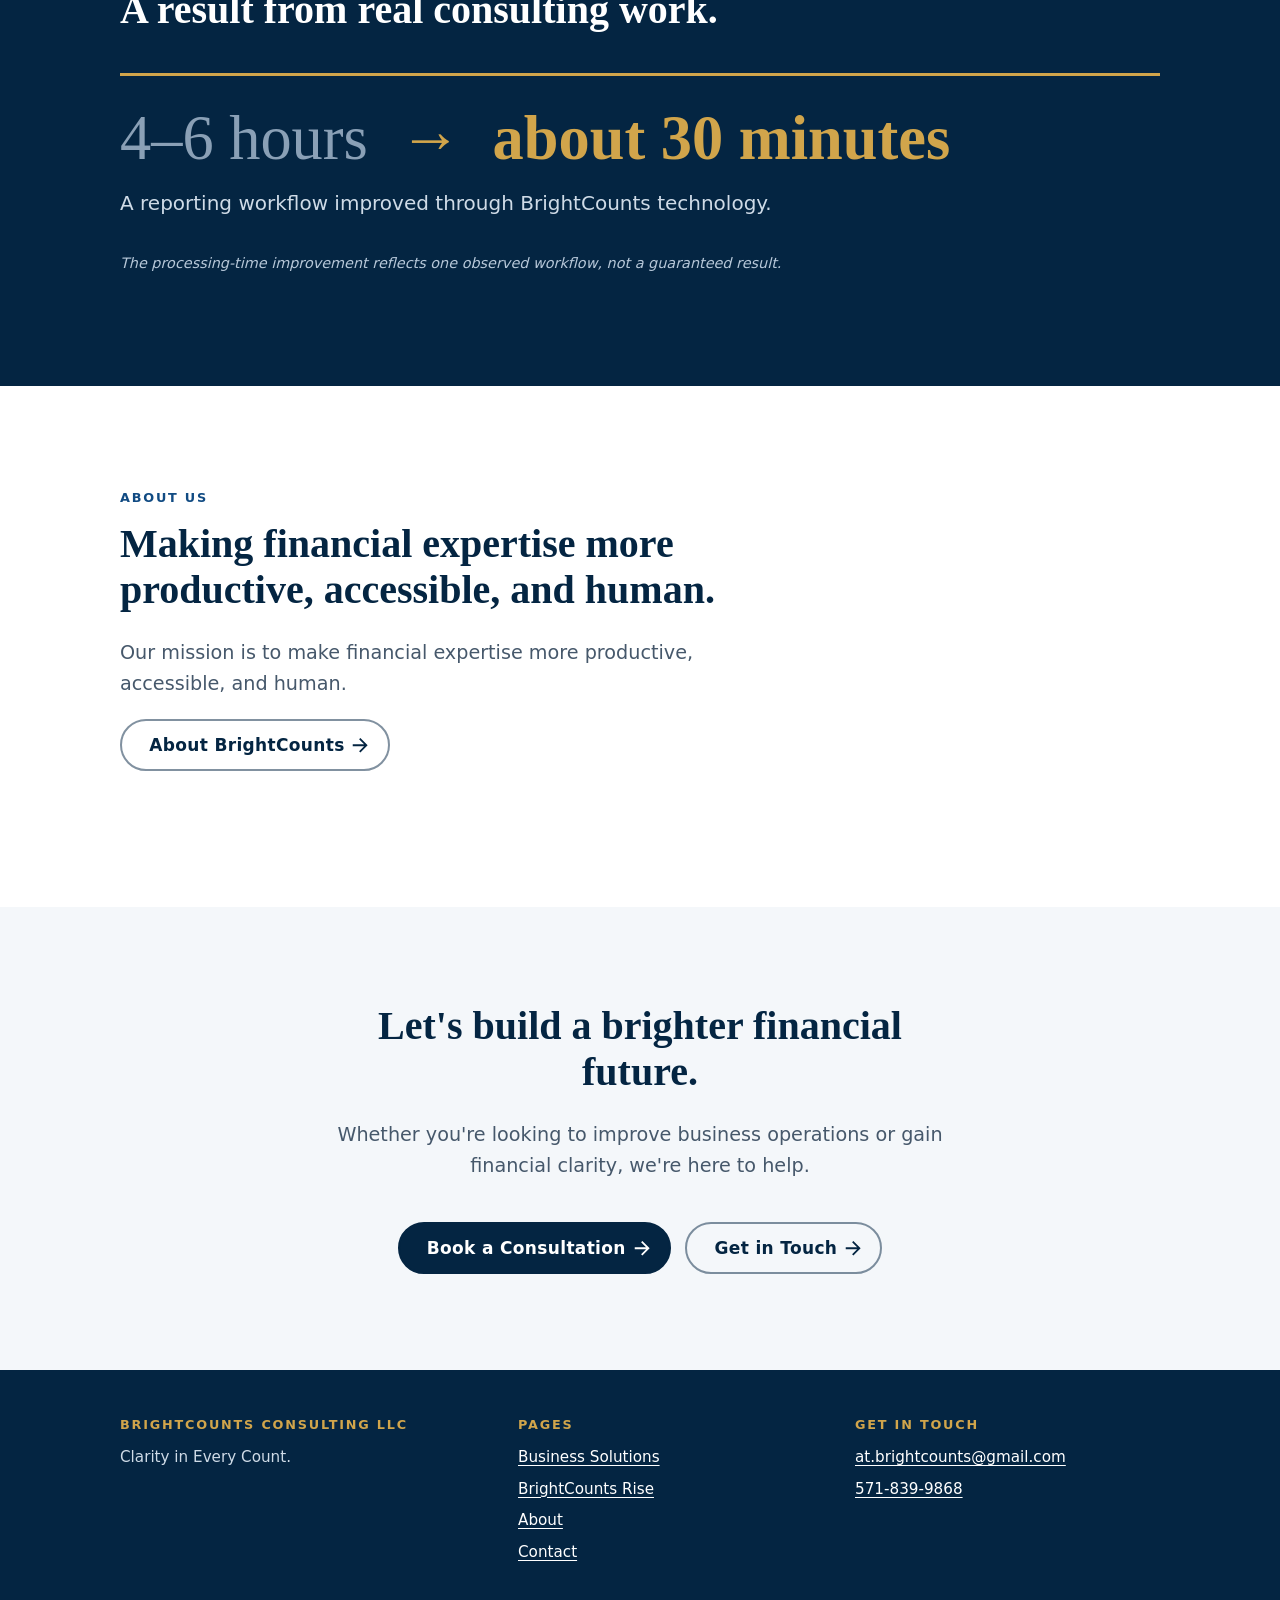
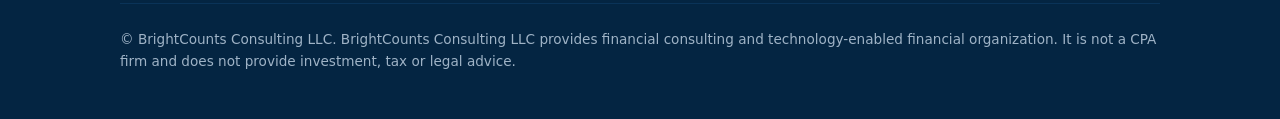
==== commit b060b46d: "Update copy on Home, Business Solutions, Rise and About - Home: new Business card text, hero descrip" ====
--- a/index.html
+++ b/index.html
@@ -43,7 +43,7 @@
           <span class="eyebrow">BrightCounts Consulting</span>
           <h1>Clarity in <em>Every Count.</em></h1>
           <p class="sub">Financial consulting powered by technology and guided by people.</p>
-          <p>We help businesses simplify financial operations and individuals gain greater control of their financial futures.</p>
+          <p>We simplify business operations and empower individuals to make smarter financial decisions.</p>
           <div class="btn-row">
             <a class="btn btn--gold" href="business-solutions.html"><svg viewBox="0 0 24 24" class="btn-arr btn-arr--in" aria-hidden="true"><path d="M16.1716 10.9999L10.8076 5.63589L12.2218 4.22168L20 11.9999L12.2218 19.778L10.8076 18.3638L16.1716 12.9999H4V10.9999H16.1716Z"></path></svg><span class="btn-text">Explore Business Solutions</span><span class="btn-circle" aria-hidden="true"></span><svg viewBox="0 0 24 24" class="btn-arr btn-arr--out" aria-hidden="true"><path d="M16.1716 10.9999L10.8076 5.63589L12.2218 4.22168L20 11.9999L12.2218 19.778L10.8076 18.3638L16.1716 12.9999H4V10.9999H16.1716Z"></path></svg></a>
             <a class="btn btn--outline" href="rise.html"><svg viewBox="0 0 24 24" class="btn-arr btn-arr--in" aria-hidden="true"><path d="M16.1716 10.9999L10.8076 5.63589L12.2218 4.22168L20 11.9999L12.2218 19.778L10.8076 18.3638L16.1716 12.9999H4V10.9999H16.1716Z"></path></svg><span class="btn-text">Discover BrightCounts Rise</span><span class="btn-circle" aria-hidden="true"></span><svg viewBox="0 0 24 24" class="btn-arr btn-arr--out" aria-hidden="true"><path d="M16.1716 10.9999L10.8076 5.63589L12.2218 4.22168L20 11.9999L12.2218 19.778L10.8076 18.3638L16.1716 12.9999H4V10.9999H16.1716Z"></path></svg></a>
@@ -65,7 +65,7 @@
         <div class="grid-2">
           <div class="card card--accent reveal">
             <h3>For Businesses</h3>
-            <p>Simplify financial workflows, improve reporting, and make more informed decisions.</p>
+            <p>Automate repetitive work. Enhance financial clarity and efficiency. Drive business growth through ongoing support.</p>
           </div>
           <div class="card card--rise reveal">
             <h3>For Individuals</h3>
@@ -107,19 +107,19 @@
         </div>
         <div class="grid-3">
           <div class="phase reveal">
-            <span class="phase-num" aria-hidden="true">1</span>
-            <h3>Collect and clean up</h3>
-            <p>We gather your financial information and get it organized and categorized.</p>
+            <span class="phase-num" aria-hidden="true">01</span>
+            <h3>Organize</h3>
+            <p>Bring clarity to your financial information.</p>
           </div>
           <div class="phase reveal">
-            <span class="phase-num" aria-hidden="true">2</span>
-            <h3>Review and planning</h3>
-            <p>We look at what the numbers show and decide what to do about it, together.</p>
+            <span class="phase-num" aria-hidden="true">02</span>
+            <h3>Strategize</h3>
+            <p>Develop solutions tailored to your goals.</p>
           </div>
           <div class="phase reveal">
-            <span class="phase-num" aria-hidden="true">3</span>
-            <h3>Execution and follow-up</h3>
-            <p>We put the plan into action and check back in.</p>
+            <span class="phase-num" aria-hidden="true">03</span>
+            <h3>Implement</h3>
+            <p>Put solutions into action with continued guidance and improvement.</p>
           </div>
         </div>
       </div>
